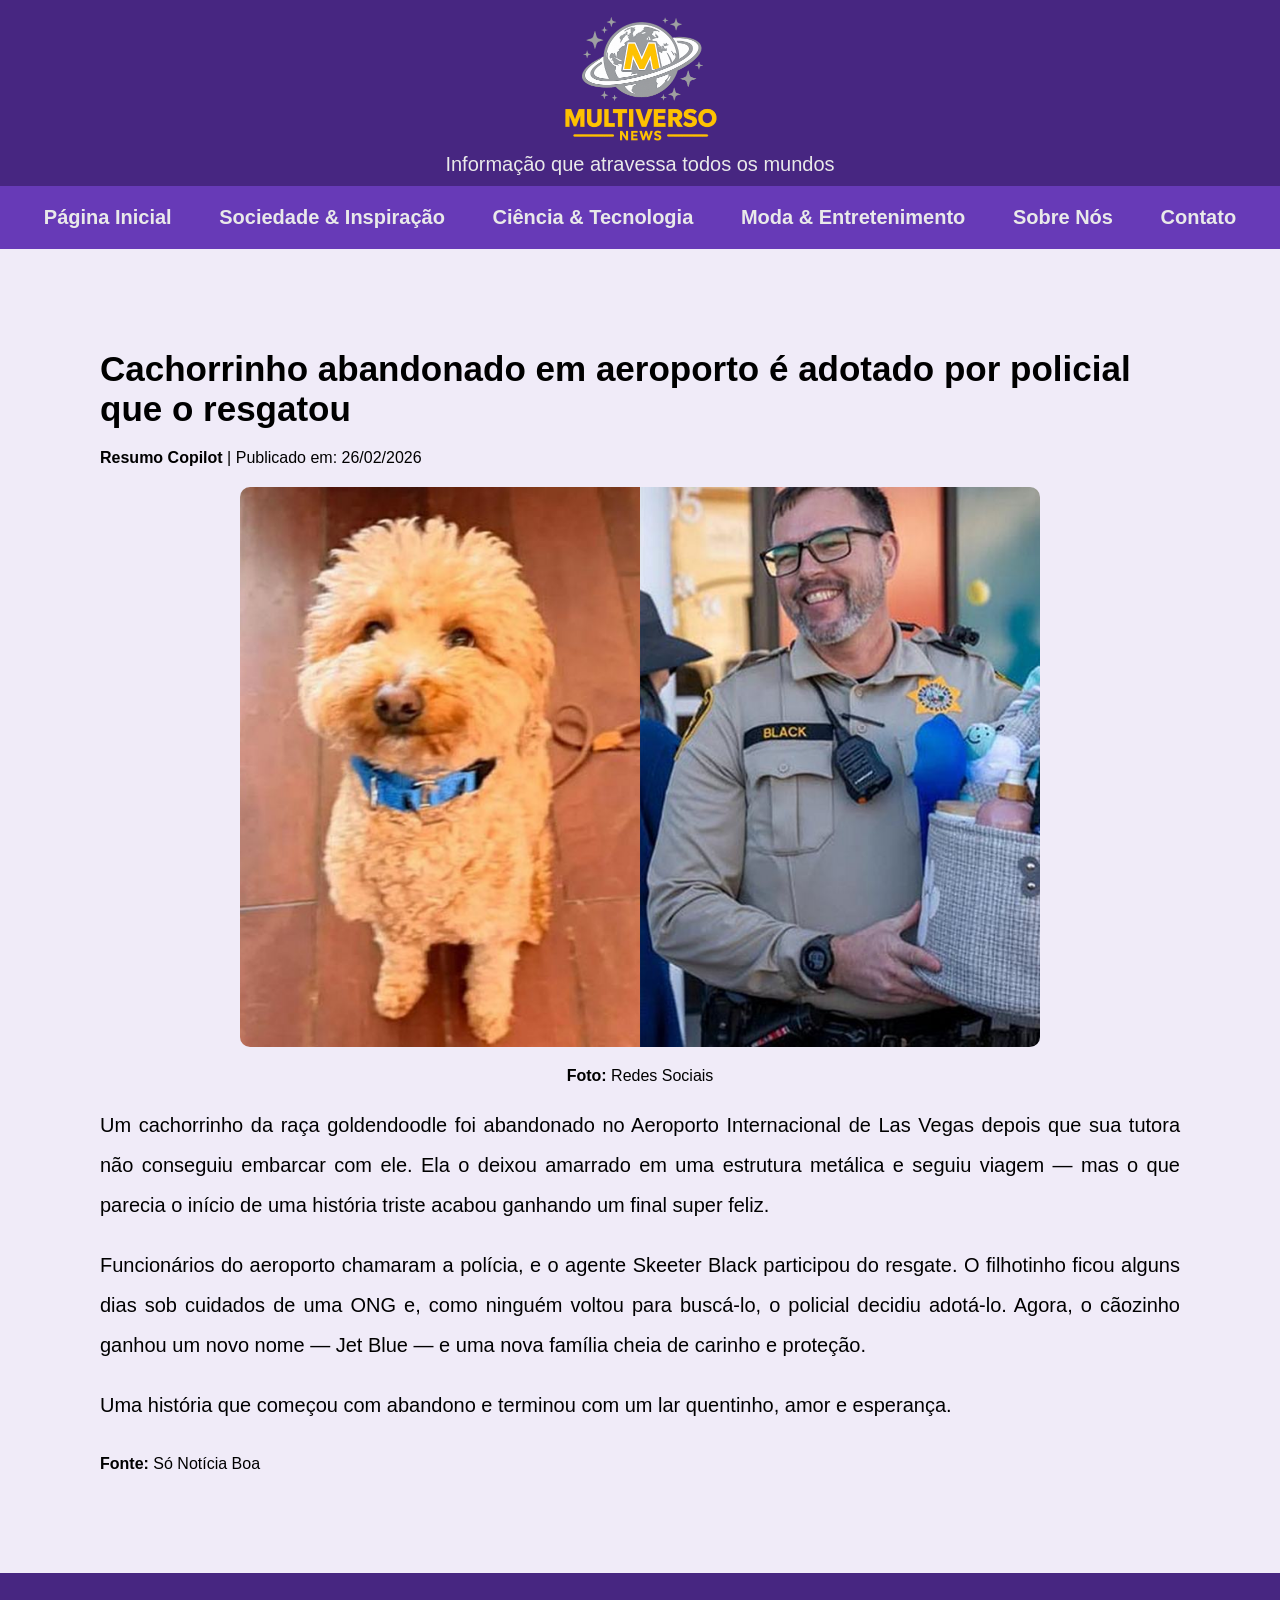
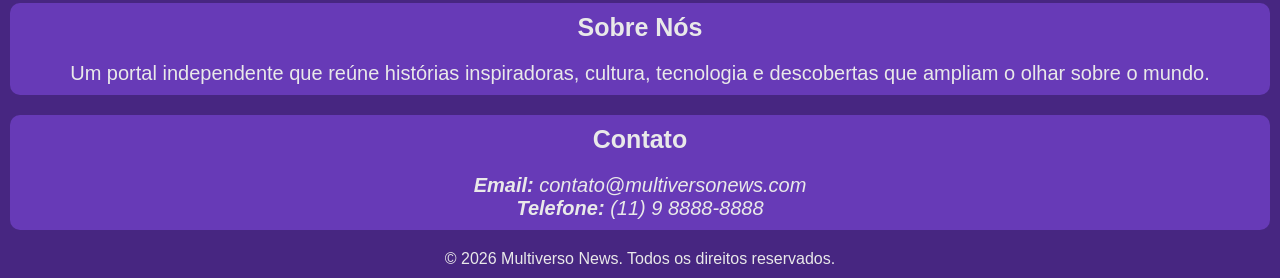
==== paginas/noticia1.html @ 08f132da "Adicionando os arquivos Adicionando os arquivos da atividade." ====
<!DOCTYPE html>
<html lang="pt-BR">
<head>
    <meta charset="UTF-8">
    <meta name="viewport" content="width=device-width, initial-scale=1.0">
    <meta name="description" content="Cachorrinho abandonado em aeroporto é adotado por policial que o resgatou">
    <title>Cachorrinho abandonado em aeroporto é adotado por policial que o resgatou</title>
    <link rel="stylesheet" href="/estilos_css/estilo.css">
    <link rel="icon" type="image/x-icon" href="/imagens/favicon_multiverso.ico">
</head>

<body>

    <header>
        <img class="tamanho-logo" src="/imagens/Logo cinza menor.png" alt="Logo Multiverso News">
       <!--<p class="multiverso">Multiverso News</p>-->
        <p class="slogan">Informação que atravessa todos os mundos</p>
    </header>

    <nav class="navegacao">
        <ul>
            <li><a href="index.html">Página Inicial</a></li>
            <li><a href="index.html#sociedade-inspiracao">Sociedade & Inspiração</a></li>
            <li><a href="index.html#ciencia-tecnologia">Ciência & Tecnologia</a></li>
            <li><a href="index.html#moda-entretenimento">Moda & Entretenimento</a></li>
            <li><a href="#sobre-nos">Sobre Nós</a></li>
            <li><a href="#contato">Contato</a></li>
        </ul>
    </nav>

    <main class="margem">
        <article>
            <h1>Cachorrinho abandonado em aeroporto é adotado por policial que o resgatou</h1>
            
            <p class="data_publicacao"><b>Resumo Copilot</b> | Publicado em: 26/02/2026</p>
            
            <figure class="centralizar-imagem">
                <img class="tamanho-imagem" src="/imagens/imgNoticia1.png" alt="Cachorrinho da raça goldendoodle e policial que o resgatou.">
                <figcaption><b>Foto:</b> Redes Sociais</figcaption>
            </figure>

            <p class="texto_paragrafos">Um cachorrinho da raça goldendoodle foi abandonado no Aeroporto 
            Internacional de Las Vegas depois que sua tutora não conseguiu embarcar 
            com ele. Ela o deixou amarrado em uma estrutura metálica e seguiu 
            viagem — mas o que parecia o início de uma história triste acabou 
            ganhando um final super feliz.</p>

            <p class="texto_paragrafos">Funcionários do aeroporto chamaram a polícia, e o agente Skeeter Black
            participou do resgate. O filhotinho ficou alguns dias sob cuidados de uma 
            ONG e, como ninguém voltou para buscá-lo, o policial decidiu adotá-lo. 
            Agora, o cãozinho ganhou um novo nome — Jet Blue — e uma nova família cheia 
            de carinho e proteção.</p>

            <p class="texto_paragrafos">Uma história que começou com abandono e terminou com um lar quentinho, 
            amor e esperança.</p>

            <p class="referencia">Fonte: <a class="link-referencia" href="https://www.sonoticiaboa.com.br/2026/02/26/cachorrinho-abandonado-aeroporto-adotado-policial-resgatou">Só Notícia Boa</a></p>
        </article>
    </main>

    <footer>
        <section class="secao-rodape">
            <h2 id="sobre-nos">Sobre Nós</h2>
            <p class="rodape">Um portal independente que reúne histórias inspiradoras, cultura, 
                tecnologia e descobertas que ampliam o olhar sobre o mundo.</p>
        </section>

        <section class="secao-rodape">
            <h2 id="contato">Contato</h2>
            <address class="rodape">
                <p><b>Email:</b> <a class="email" href="mailto:contato@multiversonews.com">contato@multiversonews.com</a></p>
                <p><b>Telefone:</b> <a class="email" href="tel:+5511988888888">(11) 9 8888-8888</a></p>
            </address>
        </section>
        <p class="copyright">&copy; 2026 Multiverso News. Todos os direitos reservados.</p>
    </footer>
</body>
</html>
---- estilos_css/estilo.css ----
*{
    font-family: Arial, Helvetica, sans-serif;
    margin: 0;
    padding: 0;
    box-sizing: border-box;
}

body{
    background-color:#F0EBF8 ;
    color: black;
}

header{
    background-color: #472681;
    text-align: center;
    padding: 10px;
}



.multiverso{
    color: #FFBA1B;
    font-size: 25px;
    font-weight: bold;
}

.slogan{
    color: #E9E9E9;
    font-size: 20px;
    font-weight: lighter;
}

.navegacao{
    background-color: #673AB7;
    padding: 10px;
}

ul{
    display: flex;
    flex-direction: row; /*em linha*/
    align-items: center; /*alinhamento vertical*/
    justify-content: space-around;
    align-content: space-around;
    flex-wrap: wrap;
    list-style: none; /*sem simbolos de lista*/
    padding: 10px;
    transition: all .6s ease;
}

li a{
    color: #E9E9E9;
    font-size: 20px;
    font-weight: bold;
    text-decoration: none;
}

li a:hover{
    color: #FFBA1B;
}

article{
    padding: auto;
    margin: auto;
}

.texto_paragrafos{
    font-size: 20px;
    margin-top: 20px;
    margin-left: auto;
    margin-right: auto;
    line-height: 2;
    text-align: justify;
}


.referencia{
    font-size: 16px;
    margin-top: 30px;
    font-weight: bold;
}

.link-referencia{
    font-weight: normal;
    text-decoration: none;
    color: #000;
}

.link-referencia:hover{
    font-weight: bold;
    text-decoration: none;
}

.margem{
    margin: 100px;
}

.tamanho-imagem{
    display: block;
    max-width: 80%;
    height: auto;
      border-radius: 10px;
}

.data_publicacao{
    font-size: 16px;
    margin-top: 20px;
}

.centralizar-imagem{
    display: flex;
    flex-direction: column;
    align-items: center;
    justify-content: center;
    gap: 20px;
    margin-top: 20px;
}

h1{
    font-size: 35px;
    font-weight: bold;
}

h2{
    font-size: 25px;
    font-weight: bold;
}

h3{
    font-size: 25px;
    font-weight: bold;
}

footer{
    background-color: #472681;
    text-align: center;
    padding: 10px;
    color:#E9E9E9;
    border: 10px;
    padding: 10px;
}

.email{
    text-decoration: none;
    color:#E9E9E9;
}

.email:hover{
    text-decoration: none;
    color: #FFBA1B;
}

.tamanho-logo{
    width: 170px;
    height: 138.5px;
}

.copyright{
    margin-top: 20px;
}

.rodape{
    font-size: 20px;
    text-align: center;
    text-decoration: none;
    margin-top: 20px;
}

.secao-rodape{
    background-color: #673AB7;
    margin: auto;
    padding: 10px;
    margin-top: 20px;
      border-radius: 10px;
}

.secao-lado{
    display:flex;
    flex-direction: row;
    gap: 40px;
}

.secao-destaque{
    text-align: center;
    margin-top: 20px;
    padding: 10px;
}

.titulo-destaque{
    
    display: block;
    width: 50%;                 /* use o MESMO valor da imagem */
    /* ou: width: 100%; max-width: 600px; */
    margin: 12px auto 0;        /* centraliza e dá um respiro em cima */
    text-align: center;
    word-wrap: break-word; 

}

.links-pagina-inicial{
    text-decoration: none;
    color: #000;
}

.links-pagina-inicial:hover{
    text-decoration: none;
    color: #835E08;
}

.tempo-transicao{
    transition: all .6s ease;
}

.tamanho-imagem-destaque{
    display: block; 
    width: 50%;         
    height: auto;        
    margin: 0 auto;
    border-radius: 10px;    
}


.titulo-secao {
  font-size: 30px;
  color: #000;
  font-weight: bolder;
  margin-top: 20px;;
}

.secao-categorias{
    background-color: #DDD8FF;
    display: flex;
    flex-wrap: wrap;
    gap: 24px;                 /* espaço entre os cards */
    padding: 20px;
    justify-content: center;
    border-radius: 10px;
}


.noticia-categoria {
  flex: 1 1 360px;           /* cresce, encolhe, base 360px */
  max-width: 520px;          /* opcional: limite máximo por card */
  padding: 12px;

  border-radius: 12px;
  
}

.centralizar-imagem-categoria {
  display: flex;
  flex-direction: column;
  align-items: center;
  gap: 12px;
  margin: 0 0 10px 0;
}

.tamanho-imagem-categoria {
  display: block;
  width: 100%;
  max-width: 420px;
  height: auto;
  border-radius: 10px;
}

.titulo-noticia-categoria {
  margin: 8px auto 0;
  max-width: 420px;
  text-align: left;
  line-height: 1.25;
  word-wrap: break-word;
}

.complemento-fundo-secao{
    background-color: #DDD8FF;
    border-radius: 10px;
    text-align: center;
    padding: 10px;
    margin-top: 20px;
}

/*
roxo escuro
#472681
#673AB7

amarelo
#FFF64E

laranja
#FFD786

.secao-categorias{
    background-color: #DDD8FF;
    padding: 30px;
    display: flex;
    justify-content: center;
    
}
    
.noticia-categoria{
    padding: 10px;
    margin:20px;
}

.tamanho-imagem-categoria{
    display: block; 
    width: 50%;         
    height: auto;        
    margin: 0 auto;      
}


.titulo-noticia-categoria{
    display: block;
    width: 50%;                
    margin: 12px auto 0;        
    text-align: left;
    word-wrap: break-word; 
}

*/
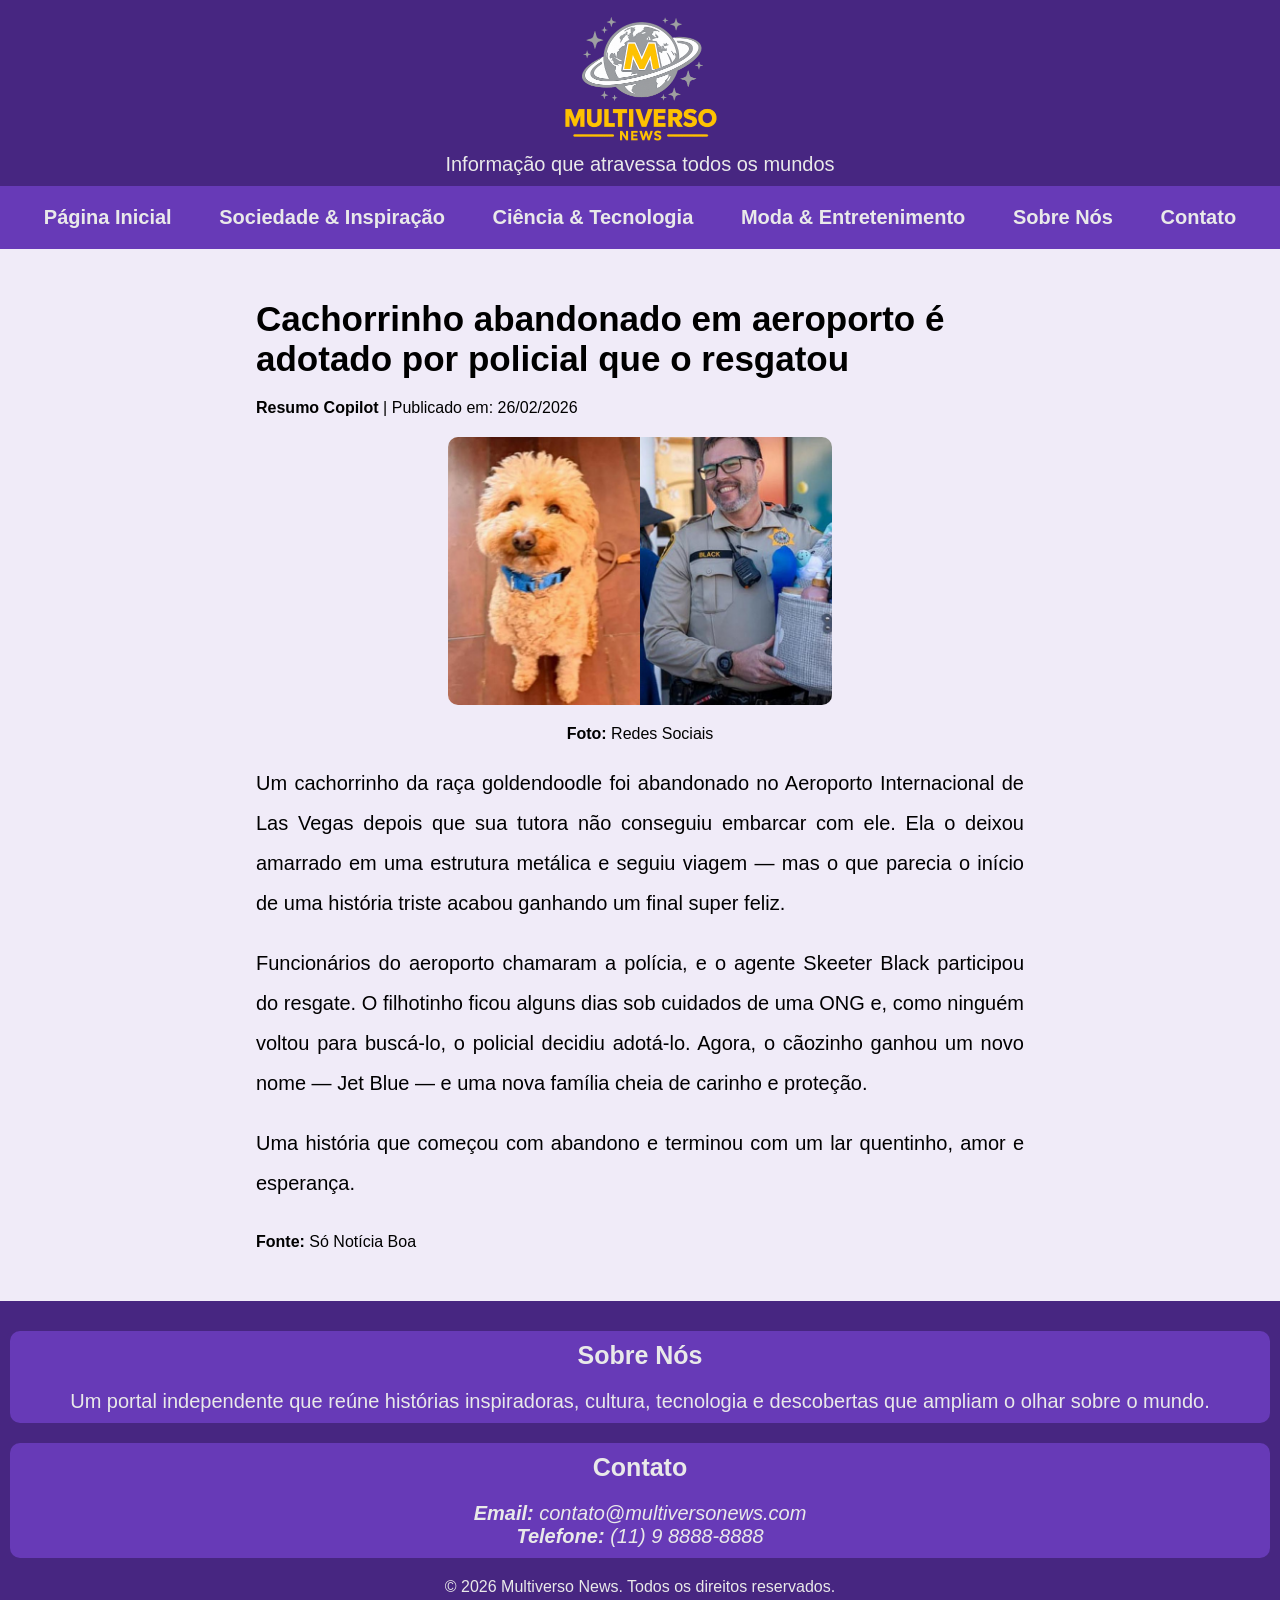
==== commit f8dbfa2d: "Arrumando o body" ====
--- a/paginas/noticia1.html
+++ b/paginas/noticia1.html
@@ -5,24 +5,24 @@
     <meta name="viewport" content="width=device-width, initial-scale=1.0">
     <meta name="description" content="Cachorrinho abandonado em aeroporto é adotado por policial que o resgatou">
     <title>Cachorrinho abandonado em aeroporto é adotado por policial que o resgatou</title>
-    <link rel="stylesheet" href="/estilos_css/estilo.css">
-    <link rel="icon" type="image/x-icon" href="/imagens/favicon_multiverso.ico">
+    <link rel="stylesheet" href="../estilos_css/estilo.css">
+    <link rel="icon" type="image/x-icon" href="../imagens/favicon_multiverso.ico">
 </head>
 
 <body>
 
     <header>
-        <img class="tamanho-logo" src="/imagens/Logo cinza menor.png" alt="Logo Multiverso News">
+        <img class="tamanho-logo" src="../imagens/Logo cinza menor.png" alt="Logo Multiverso News" loading="lazy" draggable="false">
        <!--<p class="multiverso">Multiverso News</p>-->
         <p class="slogan">Informação que atravessa todos os mundos</p>
     </header>
 
     <nav class="navegacao">
         <ul>
-            <li><a href="index.html">Página Inicial</a></li>
-            <li><a href="index.html#sociedade-inspiracao">Sociedade & Inspiração</a></li>
-            <li><a href="index.html#ciencia-tecnologia">Ciência & Tecnologia</a></li>
-            <li><a href="index.html#moda-entretenimento">Moda & Entretenimento</a></li>
+            <li><a href="../index.html">Página Inicial</a></li>
+            <li><a href="../index.html#sociedade-inspiracao">Sociedade & Inspiração</a></li>
+            <li><a href="../index.html#ciencia-tecnologia">Ciência & Tecnologia</a></li>
+            <li><a href="../index.html#moda-entretenimento">Moda & Entretenimento</a></li>
             <li><a href="#sobre-nos">Sobre Nós</a></li>
             <li><a href="#contato">Contato</a></li>
         </ul>
@@ -35,7 +35,9 @@
             <p class="data_publicacao"><b>Resumo Copilot</b> | Publicado em: 26/02/2026</p>
             
             <figure class="centralizar-imagem">
-                <img class="tamanho-imagem" src="/imagens/imgNoticia1.png" alt="Cachorrinho da raça goldendoodle e policial que o resgatou.">
+                <img class="tamanho-imagem" src="../imagens/imgNoticia1.png" 
+                    alt="Cachorrinho da raça goldendoodle e policial que o resgatou."
+                    loading="lazy" draggable="false" title="Cachorrinho e policial">
                 <figcaption><b>Foto:</b> Redes Sociais</figcaption>
             </figure>
 
--- a/estilos_css/estilo.css
+++ b/estilos_css/estilo.css
@@ -15,8 +15,6 @@
     text-align: center;
     padding: 10px;
 }
-
-
 
 .multiverso{
     color: #FFBA1B;
@@ -58,20 +56,12 @@
     color: #FFBA1B;
 }
 
-article{
-    padding: auto;
-    margin: auto;
-}
-
 .texto_paragrafos{
     font-size: 20px;
     margin-top: 20px;
-    margin-left: auto;
-    margin-right: auto;
     line-height: 2;
     text-align: justify;
 }
-
 
 .referencia{
     font-size: 16px;
@@ -91,14 +81,17 @@
 }
 
 .margem{
-    margin: 100px;
+   
+    margin: 50px auto;
+    max-width: 60%;
+    height: auto;
 }
 
 .tamanho-imagem{
     display: block;
-    max-width: 80%;
+    max-width: 50%;
     height: auto;
-      border-radius: 10px;
+    border-radius: 10px;
 }
 
 .data_publicacao{
@@ -128,6 +121,7 @@
 h3{
     font-size: 25px;
     font-weight: bold;
+    text-align: justify;
 }
 
 footer{
